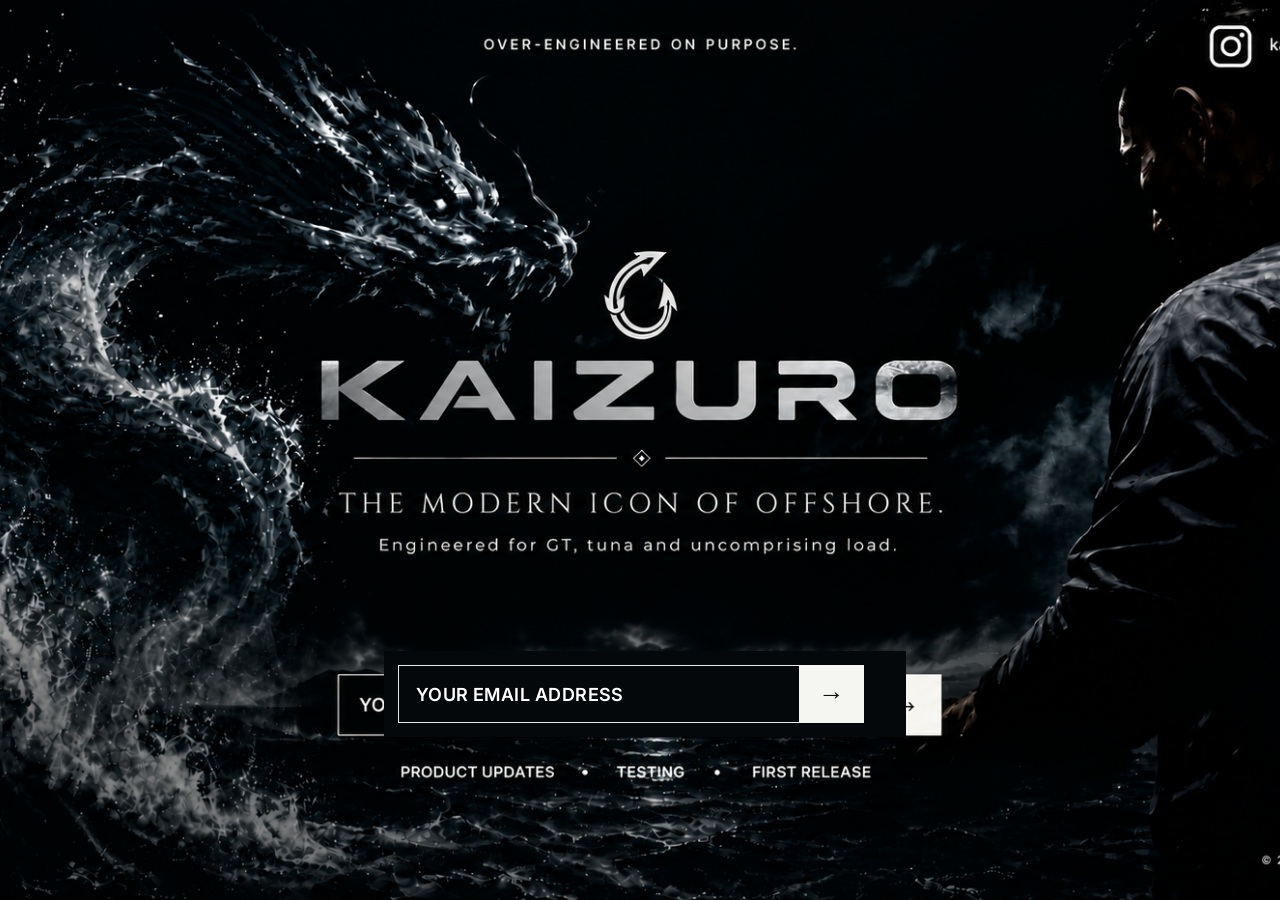
==== index.html @ 983eae92 "Show immediate visible signup confirmation" ====
<!doctype html>
<html lang="en">
<head>
<meta charset="utf-8">
<meta name="viewport" content="width=device-width,initial-scale=1">
<meta name="description" content="KAIZURO — offshore performance equipment. A new generation is coming.">
<meta name="theme-color" content="#05080b">
<title>KAIZURO | Built for What's Next.</title>
<link rel="preconnect" href="https://fonts.googleapis.com">
<link rel="preconnect" href="https://fonts.gstatic.com" crossorigin>
<link href="https://fonts.googleapis.com/css2?family=Inter:wght@300;400;500;600;700;800&display=swap" rel="stylesheet">
<style>
:root{--white:#f5f5f2;--muted:rgba(245,245,242,.72);--line:rgba(245,245,242,.28);--bg:#030608}
*{box-sizing:border-box}
html,body{margin:0;min-height:100%;background:var(--bg);color:var(--white);font-family:Inter,Arial,sans-serif}
body{overflow-x:hidden}
a{color:inherit;text-decoration:none}
.hero{position:relative;min-height:100svh;overflow:hidden;background:#05090c}
.hero-bg{position:absolute;inset:0;width:100%;height:100%;object-fit:cover;object-position:center}
.hero:after{display:none}
.header{position:absolute;z-index:4;inset:0;pointer-events:none;padding:0;display:block}
.brand{display:none}
.category{display:none}
.instagram{position:absolute;top:2.5%;right:5%;width:16%;height:7%;display:block;opacity:0;pointer-events:auto}
.instagram svg{width:100%;height:100%}
.content{position:absolute;inset:0;z-index:4;width:100%;margin:0;padding:0;pointer-events:none}
.eyebrow{margin:0 0 22px;font-size:12px;font-weight:500;letter-spacing:.28em;text-transform:uppercase;color:rgba(245,245,242,.78)}
h1{margin:0;max-width:900px;font-size:clamp(62px,8.6vw,136px);font-weight:800;line-height:.88;letter-spacing:-.075em}
.lead{max-width:560px;margin:32px 0 0;font-size:19px;line-height:1.48;color:var(--muted);font-weight:300}
.capture{display:flex;width:36.6%;height:6.7%;margin:0;border:1px solid rgba(245,245,242,.95);background:#05080b;backdrop-filter:none;position:absolute;left:31%;top:73.8%;pointer-events:auto;z-index:20;overflow:visible;box-shadow:none}
.capture:before{content:"";position:absolute;top:-14px;bottom:-14px;left:-14px;right:-42px;background:#05080b;z-index:0}
.capture:after{content:"";position:absolute;inset:0;border:1px solid rgba(245,245,242,.95);pointer-events:none;z-index:3}
.capture input{position:relative;z-index:1;flex:1 1 auto;min-width:0;width:86%;height:100%;margin:0;border:0!important;outline:0!important;background:transparent!important;background-color:transparent!important;color:#fff!important;-webkit-text-fill-color:#fff!important;caret-color:#fff!important;padding:0 18px!important;font:600 18px/1 Inter,Arial,sans-serif!important;letter-spacing:.025em;appearance:none;-webkit-appearance:none;box-shadow:none!important;opacity:1!important;pointer-events:auto}
.capture input::placeholder{display:block!important;color:rgba(245,245,242,.9)!important;opacity:1!important}
.capture input:-webkit-autofill,.capture input:-webkit-autofill:hover,.capture input:-webkit-autofill:focus,.capture input:-webkit-autofill:active{background:transparent!important;background-color:transparent!important;color:#fff!important;-webkit-text-fill-color:#fff!important;-webkit-box-shadow:0 0 0 1000px transparent inset!important;box-shadow:0 0 0 1000px transparent inset!important}
.capture input:focus{background:transparent!important;background-color:transparent!important;outline:0!important;box-shadow:none!important;color:#fff!important;-webkit-text-fill-color:#fff!important}
.capture button{flex:0 0 14%;position:relative;z-index:2;width:14%;height:100%;margin:0;border:0;background:#f5f5f2;color:#111;cursor:pointer;font-size:26px;line-height:1;pointer-events:auto;position:relative;z-index:21;padding:0}
.benefits{display:none}
.benefits i{width:3px;height:3px;border-radius:50%;background:rgba(245,245,242,.62)}
.bottom{display:none}
.tagline{display:flex;gap:18px;align-items:flex-start;font-size:13px;line-height:1.65;letter-spacing:.25em;text-transform:uppercase}
.tagline:before{content:"";width:38px;height:1px;background:var(--white);margin-top:9px;flex:none}
.footer{font-size:10px;letter-spacing:.14em;text-transform:uppercase;color:rgba(245,245,242,.55)}
@media(max-width:700px){
.header{padding:24px 22px}.brand{font-size:18px}.category{display:none}.instagram span{display:none}
.content{width:calc(100% - 44px);margin-left:22px;padding-top:155px}
h1{font-size:clamp(55px,15vw,82px);line-height:.9}.lead{font-size:16px;margin-top:24px}
.capture{width:100%;height:64px;margin-top:30px}.capture input{font-size:16px;padding:0 18px}.capture button{width:68px;font-size:27px}
.benefits{gap:9px;flex-wrap:wrap;line-height:1.6}.benefits i{display:none}
.bottom{left:22px;right:22px;bottom:22px;display:block}.tagline{font-size:10px;letter-spacing:.19em}.footer{margin-top:25px;font-size:9px}
}</style>
</head>
<body>
<main class="hero">
<img class="hero-bg" src="/assets/kaizuro-site/hero/kaizuro-website-hero-final.png" alt="Open ocean at sunset">
<div class="header">
<a class="brand" href="/">KAIZURO</a>
<div class="category">OVER-ENGINEERED ON PURPOSE.</div>
<a class="instagram" href="https://www.instagram.com/kaizuro_official/" target="_blank" rel="noopener noreferrer" aria-label="KAIZURO on Instagram">
<svg viewBox="0 0 24 24" aria-hidden="true"><rect x="3.2" y="3.2" width="17.6" height="17.6" rx="5"/><circle cx="12" cy="12" r="4.1"/><circle cx="17.5" cy="6.6" r="1"/></svg>
<span>kaizuro_official</span>
</a>
</div>
<section class="content">
<form class="capture" action="/join" method="post">
<input type="email" name="email" autocomplete="off" placeholder="YOUR EMAIL ADDRESS" aria-label="Your email address" required>
<button type="submit" aria-label="Join the KAIZURO list">→</button>
</form>
<script>
(function(){
  const form=document.querySelector('form.capture');
  const input=form?.querySelector('input');
  const button=form?.querySelector('button');
  if(!form||!input||!button)return;

  const params=new URLSearchParams(window.location.search);
  if(params.get('joined')==='1'){
    input.value="YOU'RE IN — CHECK YOUR EMAIL";
    input.readOnly=true;
    button.disabled=true;
    button.style.opacity='.45';
    return;
  }

  form.addEventListener('submit',async function(event){
    event.preventDefault();
    if(!input.value.trim())return;

    const original=input.value;
    button.disabled=true;
    input.readOnly=true;

    try{
      const response=await fetch('/join',{
        method:'POST',
        body:new FormData(form),
        redirect:'follow'
      });

      if(response.ok && new URL(response.url).searchParams.get('joined')==='1'){
        input.value="YOU'RE IN — CHECK YOUR EMAIL";
        input.style.color='#fff';
        input.style.webkitTextFillColor='#fff';
      }else{
        input.value='';
        input.placeholder='PLEASE TRY AGAIN';
        input.readOnly=false;
        button.disabled=false;
      }
    }catch(error){
      input.value=original;
      input.readOnly=false;
      button.disabled=false;
    }
  });
})();
</script>
<div class="benefits"><span>BE FIRST TO KNOW</span><i></i><span>PRODUCT UPDATES</span><i></i><span>TESTING</span><i></i><span>FIRST RELEASE</span></div>
</section>
<div class="bottom">
<div class="tagline">OCEANS DEMAND MORE.<br>SO DO WE.</div>
<div class="footer">© 2026 KAIZURO</div>
</div>
</main>
</body>
</html>
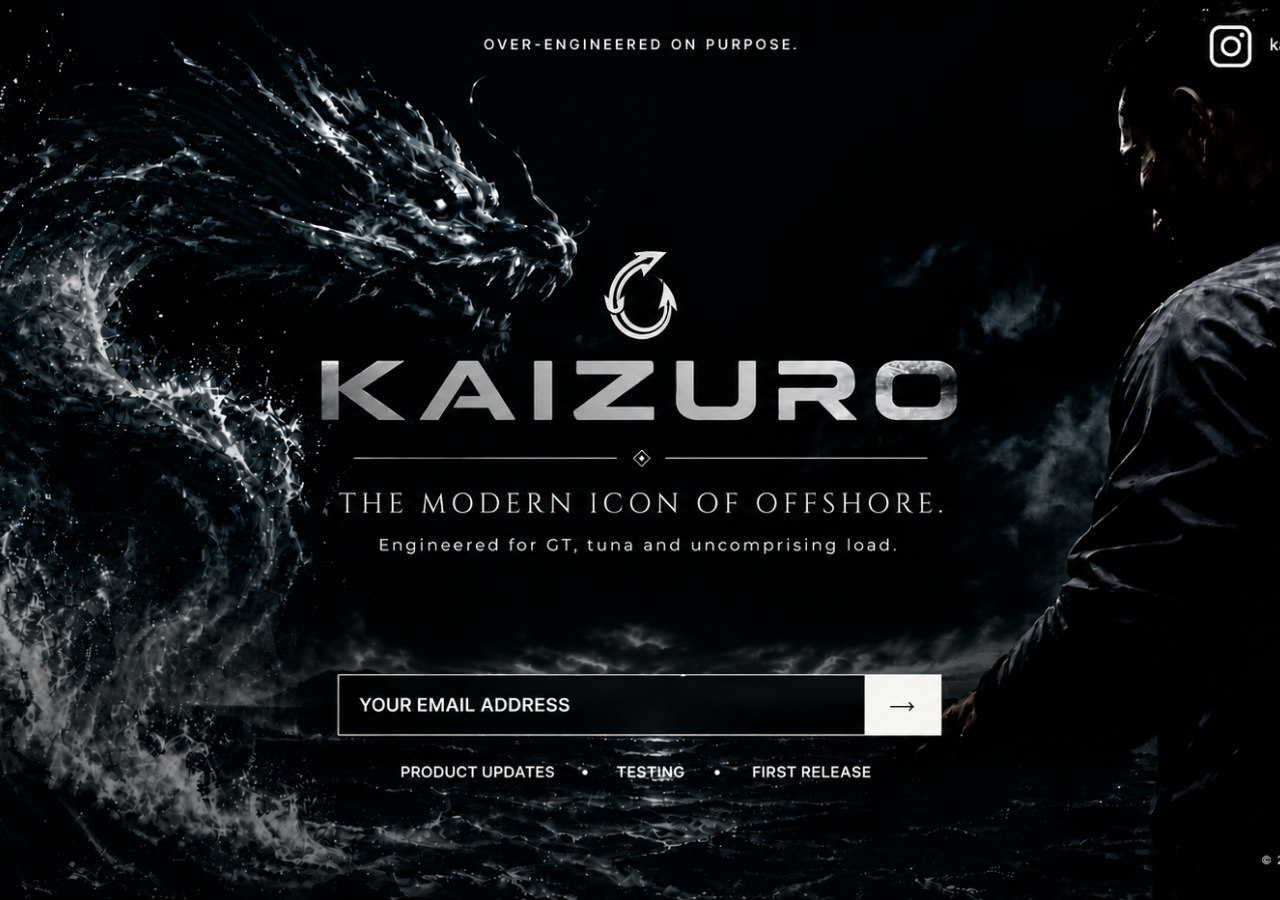
==== commit b087b2e3: "Fix duplicate homepage email capture overlay" ====
--- a/index.html
+++ b/index.html
@@ -27,14 +27,10 @@
 .eyebrow{margin:0 0 22px;font-size:12px;font-weight:500;letter-spacing:.28em;text-transform:uppercase;color:rgba(245,245,242,.78)}
 h1{margin:0;max-width:900px;font-size:clamp(62px,8.6vw,136px);font-weight:800;line-height:.88;letter-spacing:-.075em}
 .lead{max-width:560px;margin:32px 0 0;font-size:19px;line-height:1.48;color:var(--muted);font-weight:300}
-.capture{display:flex;width:36.6%;height:6.7%;margin:0;border:1px solid rgba(245,245,242,.95);background:#05080b;backdrop-filter:none;position:absolute;left:31%;top:73.8%;pointer-events:auto;z-index:20;overflow:visible;box-shadow:none}
-.capture:before{content:"";position:absolute;top:-14px;bottom:-14px;left:-14px;right:-42px;background:#05080b;z-index:0}
-.capture:after{content:"";position:absolute;inset:0;border:1px solid rgba(245,245,242,.95);pointer-events:none;z-index:3}
-.capture input{position:relative;z-index:1;flex:1 1 auto;min-width:0;width:86%;height:100%;margin:0;border:0!important;outline:0!important;background:transparent!important;background-color:transparent!important;color:#fff!important;-webkit-text-fill-color:#fff!important;caret-color:#fff!important;padding:0 18px!important;font:600 18px/1 Inter,Arial,sans-serif!important;letter-spacing:.025em;appearance:none;-webkit-appearance:none;box-shadow:none!important;opacity:1!important;pointer-events:auto}
-.capture input::placeholder{display:block!important;color:rgba(245,245,242,.9)!important;opacity:1!important}
-.capture input:-webkit-autofill,.capture input:-webkit-autofill:hover,.capture input:-webkit-autofill:focus,.capture input:-webkit-autofill:active{background:transparent!important;background-color:transparent!important;color:#fff!important;-webkit-text-fill-color:#fff!important;-webkit-box-shadow:0 0 0 1000px transparent inset!important;box-shadow:0 0 0 1000px transparent inset!important}
-.capture input:focus{background:transparent!important;background-color:transparent!important;outline:0!important;box-shadow:none!important;color:#fff!important;-webkit-text-fill-color:#fff!important}
-.capture button{flex:0 0 14%;position:relative;z-index:2;width:14%;height:100%;margin:0;border:0;background:#f5f5f2;color:#111;cursor:pointer;font-size:26px;line-height:1;pointer-events:auto;position:relative;z-index:21;padding:0}
+.capture{display:flex;width:36.6%;height:6.7%;margin:0;border:0;background:transparent;backdrop-filter:none;position:absolute;left:31%;top:73.8%;pointer-events:auto}
+.capture input{flex:1;min-width:0;border:0;outline:0;background:transparent;color:transparent;padding:0;font:600 21px Inter,Arial,sans-serif;letter-spacing:.025em}
+.capture input::placeholder{color:transparent;opacity:0}
+.capture button{width:14%;border:0;background:transparent;color:transparent;cursor:pointer;font-size:1px}
 .benefits{display:none}
 .benefits i{width:3px;height:3px;border-radius:50%;background:rgba(245,245,242,.62)}
 .bottom{display:none}
@@ -52,7 +48,7 @@
 </head>
 <body>
 <main class="hero">
-<img class="hero-bg" src="/assets/kaizuro-site/hero/kaizuro-website-hero-final.png" alt="Open ocean at sunset">
+<img class="hero-bg" src="/assets/kaizuro-site/hero/kaizuro-website-hero-final.png?v=20260922" alt="Open ocean at sunset">
 <div class="header">
 <a class="brand" href="/">KAIZURO</a>
 <div class="category">OVER-ENGINEERED ON PURPOSE.</div>
@@ -63,58 +59,9 @@
 </div>
 <section class="content">
 <form class="capture" action="/join" method="post">
-<input type="email" name="email" autocomplete="off" placeholder="YOUR EMAIL ADDRESS" aria-label="Your email address" required>
+<input type="email" name="email" autocomplete="email" placeholder="YOUR EMAIL ADDRESS" aria-label="Your email address" required>
 <button type="submit" aria-label="Join the KAIZURO list">→</button>
 </form>
-<script>
-(function(){
-  const form=document.querySelector('form.capture');
-  const input=form?.querySelector('input');
-  const button=form?.querySelector('button');
-  if(!form||!input||!button)return;
-
-  const params=new URLSearchParams(window.location.search);
-  if(params.get('joined')==='1'){
-    input.value="YOU'RE IN — CHECK YOUR EMAIL";
-    input.readOnly=true;
-    button.disabled=true;
-    button.style.opacity='.45';
-    return;
-  }
-
-  form.addEventListener('submit',async function(event){
-    event.preventDefault();
-    if(!input.value.trim())return;
-
-    const original=input.value;
-    button.disabled=true;
-    input.readOnly=true;
-
-    try{
-      const response=await fetch('/join',{
-        method:'POST',
-        body:new FormData(form),
-        redirect:'follow'
-      });
-
-      if(response.ok && new URL(response.url).searchParams.get('joined')==='1'){
-        input.value="YOU'RE IN — CHECK YOUR EMAIL";
-        input.style.color='#fff';
-        input.style.webkitTextFillColor='#fff';
-      }else{
-        input.value='';
-        input.placeholder='PLEASE TRY AGAIN';
-        input.readOnly=false;
-        button.disabled=false;
-      }
-    }catch(error){
-      input.value=original;
-      input.readOnly=false;
-      button.disabled=false;
-    }
-  });
-})();
-</script>
 <div class="benefits"><span>BE FIRST TO KNOW</span><i></i><span>PRODUCT UPDATES</span><i></i><span>TESTING</span><i></i><span>FIRST RELEASE</span></div>
 </section>
 <div class="bottom">
